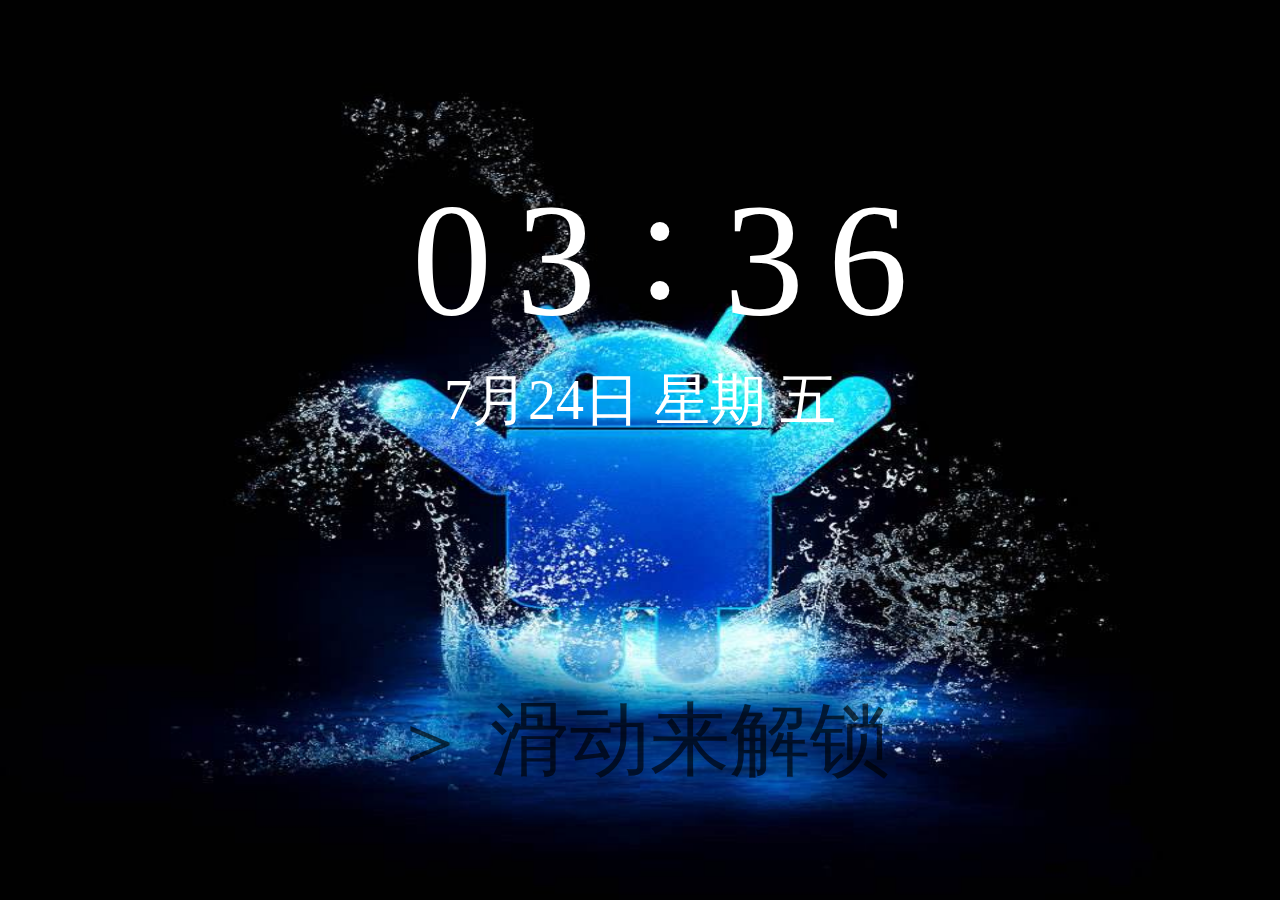
==== Android/index.html @ 163a6ebf "test" ====
<!DOCTYPE html>
<html>
	<head>
		<meta charset="UTF-8">
		<meta name="viewport" content="width=device-width,user-scalable=no" />
		<title>手机应用</title>
		<link rel="stylesheet" type="text/css" href="css/css.css"/>
		<script type="text/javascript">
			window.onload=function(){
				var fz=document.documentElement.clientWidth/20;
				document.getElementsByTagName("html")[0].style.fontSize=fz+"px";
				var interface=document.getElementById("interface");
				interface.style.display="block";
			}
		</script>
	</head>
	<body>
		<div id="interface">
			<div id="use_box">
				<div class="use"></div>
				<div class="use"></div>
				<div class="use"></div>
				<div class="use"></div>
				<div class="use"></div>
			</div>
			<div id="menu">
				<span class="lockScreen">锁屏</span>
			</div>
			<div id="shade"></div>
			<div id="shade1">	
				<div id="time_box">
					<div id="time" class="clearfix">
						<ul class="time_ul"><li></li></ul>
						<ul class="time_ul"><li></li></ul>
						<ul class="time_ul"><li></li></ul>
						<ul class="time_ul"><li></li></ul>
						<ul class="time_ul"><li></li></ul>
					</div>
					<div id="time_text"></div>
				</div>
				<div id="clear_box">＞ 滑动来解锁</div>
			</div>
		</div>
		<script src="TweenMax.min.js"></script>
		<script src="m.Tween.js"></script>
		<script src="jquery-3.1.1.js"></script>
		<script src="js/data.js"></script>
		<script src="js/data1.js"></script>
		<script src="js/html.js"></script>
		<script src="js/vr.js"></script>
		<script src="js/QQ.js"></script>
		<script src="js/animation.js"></script>
		<script src="js/index.js"></script>
	</body>
</html>
---- Android/css/css.css ----
html,
body {
  width: 100%;
  height: 100%;
  overflow: hidden;
  -webkit-user-select: none;
}
input,
h3,
p {
  border: 0;
  padding: 0;
  margin: 0;
  outline-style: none;
}
body {
  margin: 0;
}
a {
  text-decoration: none;
}
ul {
  margin: 0;
  padding: 0;
  list-style: none;
}
li {
  list-style: none;
}
img {
  border: none;
  vertical-align: top;
}
@-webkit-keyframes move {
  0% {
    background-position: -11.25rem 0;
  }
  100% {
    background-position: 11.25rem 0;
  }
}
@keyframes move {
  0% {
    background-position: -11.25rem 0;
  }
  100% {
    background-position: 11.25rem 0;
  }
}
@-webkit-keyframes rotateX {
  0% {
    -webkit-transform: rotateX(0deg);
    transform: rotateX(0deg);
  }
  0% {
    -webkit-transform: rotateX(360deg);
    transform: rotateX(360deg);
  }
}
@keyframes rotateX {
  0% {
    transform: rotateX(0deg);
  }
  0% {
    transform: rotateX(360deg);
  }
}
@-webkit-keyframes rotateY {
  0% {
    -webkit-transform: rotateY(0deg);
  }
  100% {
    -webkit-transform: rotateY(360deg);
  }
}
@keyframes rotateY {
  0% {
    transform: rotateY(0deg);
  }
  100% {
    transform: rotateY(360deg);
  }
}
@-webkit-keyframes nameS {
  0% {
    -webkit-transform: rotateZ(360deg);
  }
  100% {
    -webkit-transform: rotateZ(0deg);
  }
}
@keyframes nameS {
  0% {
    transform: rotateZ(360deg);
  }
  100% {
    transform: rotateZ(0deg);
  }
}
.clearfix:after {
  content: "";
  display: block;
  clear: both;
}
#interface {
  width: 20rem;
  height: 100%;
  position: relative;
  left: 0;
  top: 0;
  -webkit-transform-style: preserve-3d;
  transform-style: preserve-3d;
  overflow: hidden;
  display: none;
}
#menu {
  width: 1.75rem;
  height: 1.75rem;
  background: rgba(255, 255, 255, 0.7);
  border: 1px solid #000000;
  border-radius: 50%;
  position: absolute;
  left: 0;
  top: 0;
  z-index: 100;
  display: none;
}
.lockScreen {
  width: 3.125rem;
  height: 3.125rem;
  position: absolute;
  left: 0px;
  top: 0px;
  text-align: center;
  line-height: 3.125rem;
  font-size: 1.25rem;
  color: #0D0A15;
  background: rgba(255, 235, 255, 0.7);
  border-radius: 50%;
  -webkit-transform: scale(0.1);
  transform: scale(0.1);
  display: none;
  transition: 0.5s;
}
/*遮罩层*/
#shade {
  width: 100%;
  height: 100%;
  background: url(../img/af.jpg) no-repeat;
  background-size: 100% 100%;
  top: 0;
  left: 0;
  position: absolute;
}
#shade1 {
  width: 20rem;
  height: 100%;
  top: 0;
  left: 0;
  position: absolute;
}
/*============================================================*/
/*滑动解锁*/
#clear_box {
  width: 11.25rem;
  height: 2.5rem;
  position: absolute;
  left: 50%;
  bottom: 1.25rem;
  margin-left: -5.625rem;
  background: rgba(0, 0, 0, 0.3);
  text-align: center;
  font-size: 1.25rem;
  font-family: "微软雅黑";
  line-height: 2.5rem;
  color: rgba(0, 0, 0, 0.5);
  background-image: -webkit-linear-gradient(90deg, rgba(255, 255, 255, 0) 0%, #ffffff 35%, #ffffff 50%, #ffffff 65%, rgba(255, 255, 255, 0) 100%);
  background-image: linear-gradient(90deg, rgba(255, 255, 255, 0) 0%, #ffffff 35%, #ffffff 50%, #ffffff 65%, rgba(255, 255, 255, 0) 100%);
  background-repeat: no-repeat;
  -webkit-background-clip: text;
  background-clip: text;
  background-position: -35rem 0;
  animation: 2.5s move infinite linear;
}
/*==================================================================================*/
#time_box {
  width: 10rem;
  height: 5.625rem;
  position: relative;
  top: 2.5rem;
  left: 50%;
  margin-left: -5rem;
}
#time {
  width: 100%;
  height: 3.125rem;
  -webkit-transform-style: preserve-3d;
  transform-style: preserve-3d;
}
.time_ul {
  width: 1.625rem;
  height: 3.125rem;
  text-align: center;
  float: left;
}
.time_ul:nth-of-type(1) {
  margin-left: 1.25rem;
}
.time_ul > li {
  width: 100%;
  height: 100%;
  line-height: 3.125rem;
  font-size: 2.5rem;
  font-family: "Segoe UI Emoji";
  color: #FFFFFF;
  font-weight: 100;
  transition: 1s;
  backface-visibility: hidden;
  animation: 1s rotateX infinite linear paused;
}
.time_ul:hover {
  animation-play-state: running;
}
.time_ul:nth-of-type(3) > li {
  margin-top: -0.25rem;
}
#time_text {
  width: 100%;
  height: 1.25rem;
  line-height: 1.25rem;
  font-size: 0.875rem;
  font-family: "微软雅黑";
  color: #FFFFFF;
  text-align: center;
}
#use_box {
  width: 100%;
  height: 100%;
  -webkit-transform-style: preserve-3d;
  transform-style: preserve-3d;
  background: url(../img/rbg.jpg) no-repeat;
  background-size: 100% 100%;
  position: absolute;
}
.use {
  width: 3.125rem;
  height: 3.75rem;
  float: left;
  margin-left: 1.5625rem;
  margin-top: 1.25rem;
}
.use > img {
  width: 3.125rem;
  height: 3.125rem;
}
.use > span {
  display: inline-block;
  width: 100%;
  height: 0.625rem;
  text-align: center;
  font-size: 0.75rem;
  line-height: 0.625rem;
  color: #fff;
}
#view {
  width: 20rem;
  height: 0;
  position: absolute;
  top: 0;
  left: 0;
  overflow: hidden;
  -webkit-perspective: 300px;
  perspective: 300px;
  background: #fff;
}
#Audio {
  width: 59px;
  height: 50px;
  background-size: 100% 100%;
  background-repeat: no-repeat;
  position: absolute;
  left: 5%;
  top: 3%;
}
#pageBg {
  position: absolute;
  left: 0;
  top: 0;
  width: 100%;
  height: 100%;
  background: url('../bg/bg.jpg') no-repeat;
  background-size: 100% 100%;
  opacity: 0;
}
.logoImg {
  position: absolute;
  left: 35%;
  top: 50%;
  margin-top: -15%;
  width: 30%;
}
.logoImg img {
  width: 100%;
  display: block;
  -webkit-animation: 2s rotateY linear infinite;
  animation: 2s rotateY linear infinite;
}
.logoText {
  position: absolute;
  left: 0;
  top: 50%;
  width: 100%;
  font-size: 1rem;
  text-align: center;
}
#logo4,
#logoIcos {
  position: absolute;
  top: 50%;
  left: 50%;
  -webkit-transform-style: preserve-3d;
  transform-style: preserve-3d;
}
#logoIcos {
  -webkit-animation: 2s rotateY linear infinite;
  animation: 2s rotateY linear infinite;
}
#logoIcos span {
  position: absolute;
  left: 50%;
  top: 50%;
  margin: -15px 0 0 -15px;
  width: 30px;
  height: 30px;
  background: center center no-repeat;
  background-size: contain;
}
#logo4Img {
  position: absolute;
  left: 50%;
  top: 50%;
  margin: -35px 0 0 -98.5px;
  width: 197px;
  height: 70px;
}
#mian,
#panoBg,
#tZ,
#cloud,
#pano,
.pano {
  position: absolute;
  left: 50%;
  top: 50%;
  -webkit-transform-style: preserve-3d;
  transform-style: preserve-3d;
}
#panoBg span {
  position: absolute;
  left: 0;
  top: 0;
  margin: -585px 0 0 -64.5px;
  width: 129px;
  height: 1170px;
  -webkit-backface-visibility: hidden;
  backface-visibility: hidden;
}
#cloud span {
  position: absolute;
  left: 50%;
  top: 50%;
  margin: -50px 0 0 -100px;
  width: 200px;
  height: 100px;
}
.pano span {
  position: absolute;
  left: 50%;
  top: 50%;
  width: 129px;
  margin-left: -64.5px;
  -webkit-backface-visibility: hidden;
  backface-visibility: hidden;
}
#deleteX {
  width: 1.875rem;
  height: 1.875rem;
  position: absolute;
  right: 3%;
  top: 3%;
  background: url(../img/close.png) no-repeat;
  background-size: 100% 100% ;
}
.qqBox {
  width: 20rem;
  height: 100%;
  position: absolute;
  top: 0;
  left: 0;
  overflow: hidden;
}
.qqBox2 {
  width: 40rem;
  height: 100%;
  position: absolute;
  top: 0;
  left: 0;
}
.animatiBox,
.photoBox {
  width: 100%;
  height: 100%;
  position: absolute;
  top: 0;
  left: 0;
  background-color: #eeedf2;
  text-align: center;
  background: #000;
}
.logon,
.logon1 {
  width: 20rem;
  height: 100%;
  position: relative;
  background-color: #fff;
  text-align: center;
  float: left;
}
.logon1 {
  background-color: #eeedf2;
}
.initilBg {
  width: 11.25rem;
  height: 21.25rem;
  margin-top: 1.875rem;
  margin-left: 21%;
  background: url(../img/qqBg.png) no-repeat;
  background-size: 100%  100%;
}
.logonOption {
  width: 100%;
  height: 2.5rem;
  position: absolute;
  left: 0;
  bottom: -10%;
}
.logonOption > span {
  width: 8.75rem;
  height: 2.5rem;
  line-height: 2.5rem;
  display: inline-block;
  border: 1px solid #d2d5d8;
  border-radius: 0.3125rem;
  font-weight: bold;
}
.tImgBox {
  width: 100%;
  height: 6.25rem;
  margin-top: 1.25rem;
  text-align: center;
  padding-bottom: 0.625rem;
}
.qqImg {
  display: inline-block;
  width: 5rem;
  height: 5rem;
  border-radius: 50% ;
  border: 1px solid #fff;
  background-position: center 0;
  margin-top: 6%;
}
.textBox {
  width: 100%;
  margin-top: 100%;
}
.inpu {
  position: relative;
  left: 0;
  top: 0;
}
.inpu > span {
  position: absolute;
  right: 10%;
  top: 10%;
  width: 1.25rem;
  height: 1.25rem;
  line-height: 1.25rem;
  border-radius: 50%;
  background: #eeeeee;
  color: #fff;
  display: none;
}
.inpu > span:nth-of-type(2) {
  right: 10%;
  top: 63%;
}
.texts,
.pass {
  width: 18.75rem;
  height: 2.75rem;
  padding: 0 0.625rem;
  margin-bottom: 0.0625rem;
  line-height: 2.75rem;
}
.enter {
  width: 100%;
  height: 2.5rem;
  text-align: center;
  margin-top: 1.25rem;
}
.subm {
  width: 80%;
  height: 2.0625rem;
  border-radius: 0.625rem;
  background-color: #1ebbf0;
  font-family: "微软雅黑";
  font-size: 1.25rem;
  text-align: center;
  margin: 0 auto;
  color: #959595;
}
.user {
  width: 100%;
  height: 1.875rem;
  margin-top: 0.625rem;
}
.user > span {
  display: inline-block;
  height: 1.875rem;
  line-height: 1.875rem;
  color: #67a3ff;
  font-size: 0.75rem;
}
.lef {
  float: left;
  margin-left: 0.625rem;
}
.rig {
  float: right;
  margin-right: 0.625rem;
}
.skewBox {
  width: 10rem;
  height: 1.875rem;
  position: absolute;
  left: 25%;
  bottom: 5%;
  font-size: 0.75rem;
  line-height: 1.25rem;
}
.skewBox > span:nth-of-type(1) {
  position: absolute;
  left: 0;
  top: 0.125rem;
  width: 0.9375rem;
  height: 0.9375rem;
  border: 1px solid #959595;
  border-radius: 50% ;
  background-size: 1.0625rem 1.0625rem;
}
.skewBox > span:nth-of-type(2) {
  margin-left: 1.625rem;
  color: #5e5d62;
}
.skewBox > a {
  color: #16c7f0;
  margin-left: -0.1875rem;
}
.shade {
  width: 100%;
  height: 100%;
  position: absolute;
  background: rgba(0, 0, 0, 0.3);
  left: 0;
  top: 0;
  display: none;
}
.bouncedBox {
  width: 13.75rem;
  height: auto;
  border-top: 0.25rem solid #07bafd;
  position: absolute;
  background: #fff;
  left: 15.5%;
  top: 35%;
  z-index: 20;
  text-align: center;
  display: none;
}
.bouncedBox > span,
h3 {
  font-weight: normal;
  font-size: 1rem;
  display: block;
  width: 100%;
  height: 1.5rem;
  color: #020202;
}
.bouncedBox > h3 {
  padding-top: 0.625rem;
}
.bouncedBox > span:nth-of-type(1) {
  height: 2.5rem;
  font-size: 0.875rem;
  padding-left: 0.625rem;
  text-align: left;
}
.bouncedBox > span:nth-of-type(2) {
  border-top: 1px solid #d2d2d2;
  height: 2rem;
  line-height: 2rem;
}
.bouncedBox2 {
  width: 100%;
  height: 2.5rem;
  line-height: 2.5rem;
  padding-top: 0.625rem;
  background-color: #fff;
  text-align: left;
  position: absolute;
  left: 0;
  top: -50%;
}
.bouncedBox2 > span {
  display: inline-block;
  margin-left: 0.375rem;
}
.tanK2 {
  width: 1.25rem;
  height: 1.25rem;
  line-height: 1.25rem;
  background-color: #1ebbf0;
  text-align: center;
  border-radius: 50%;
  color: #fff;
}
.loadinImg {
  vertical-align: sub;
  width: 1.25rem;
  height: 1.25rem;
  line-height: 1.25rem;
  text-align: center;
  border-radius: 50%;
  background: url(../img/loding.png) no-repeat;
  background-size: 100% 100%;
  -webkit-animation: 1s nameS linear infinite paused;
  animation: 1s nameS linear infinite paused;
}
.InterfaceBox {
  width: 20rem;
  height: 100%;
  overflow: hidden;
  display: none;
}
.InterfaceBox2 {
  width: 20rem;
  height: 100%;
  position: absolute;
  left: 0;
  top: 0;
}
.setBox {
  width: 17.5rem;
  height: 100%;
  background: red;
  position: absolute;
  left: 0;
  top: 0;
}
.information {
  width: 17.5rem;
  height: 11.25rem;
  background: yellow;
  position: absolute;
  left: 0;
  top: 0;
  background-size: 100% 100%;
}
.dataBox {
  width: 12.5rem;
  height: 5.625rem;
  position: absolute;
  left: 1.25rem;
  bottom: 10%;
}
.classification {
  width: 100%;
  background-color: #fff;
  position: absolute;
  left: 0;
  right: 0;
  top: 31%;
  bottom: 0%;
}
.listBox {
  width: 15rem;
  height: auto;
  position: absolute;
  left: 7%;
  top: 4%;
  background-color: #fff;
}
.listBox > li {
  width: 15rem;
  height: 2.5rem;
  line-height: 2.5rem;
}
.listBox > li > span,
.sueZ > span {
  display: inline-block;
}
.listBox > li > span:nth-of-type(1) {
  width: 1.25rem;
  height: 1.25rem;
  background-size: 100% 100% ;
  margin-right: 1.25rem;
  vertical-align: sub;
}
.sueZ {
  width: 5.75rem;
  height: 2.5rem;
  line-height: 2.5rem;
  text-align: center;
  margin-left: 0.125rem;
  float: left;
  font-size: 0.875rem;
}
.sueZ:nth-of-type(1) {
  margin-left: 0;
}
.sueZ > span:nth-of-type(1) {
  width: 1.25rem;
  height: 1.25rem;
  background-size: 100% 100% ;
  vertical-align: sub;
  margin-right: 0.625rem;
}
.sueT {
  width: auto;
  height: 2.5rem;
  line-height: 2.5rem;
  font-weight: normal;
}
.touImg {
  width: 100%;
  height: 1.875rem;
}
.styleDengj {
  width: 100%;
  height: 2.1875rem;
  line-height: 2.1875rem;
}
.touImg > span,
.styleDengj > span {
  display: inline-block;
}
.portrait {
  width: 1.875rem;
  height: 1.875rem;
  background-repeat: no-repeat;
  background-position: center 0;
  background-size: 200%;
  border-radius: 50% ;
  vertical-align: middle;
  margin-right: 0.625rem;
}
.nickname {
  height: 1.875rem;
  line-height: 1.875rem;
  font-size: 1.5rem;
  color: #fff;
}
.vip {
  width: 2.5rem;
  height: 0.9375rem;
  background-repeat: no-repeat;
  background-position: center 0;
  background-size: 100% 100%;
  margin-right: 0.625rem;
}
.Grade {
  width: 0.8125rem;
  height: 0.8125rem;
  background-size: 100% 100%;
  margin-right: 0.125rem;
}
.dataBox > p {
  width: 100%;
  height: 1.25rem;
  font-size: 0.75rem;
  line-height: 1.25rem;
  color: #fff;
}
.valBottom {
  width: 100%;
  height: 2.5rem;
  position: absolute;
  bottom: 0;
  left: 0;
}
.Grouping {
  width: 20rem;
  height: 100%;
  background-color: #f8f9fa;
  position: absolute;
  left: 0;
  top: 0;
  overflow: hidden;
}
.topT {
  width: 18.75rem;
  padding: 0.625rem 0.625rem 0 0.625rem;
  height: 2.5rem;
  line-height: 2.5rem;
  text-align: center;
  position: absolute;
  top: 0;
  left: 0;
  z-index: 2;
  background-color: #12b7f5 ;
}
.topT > span {
  display: inline-block;
  color: #e7ffff;
}
.topT > span:nth-of-type(1) {
  width: 1.5625rem;
  height: 1.5625rem;
  background-position: center 0;
  background-size: 200%;
  background-repeat: no-repeat;
  border-radius: 50%;
  vertical-align: sub;
  float: left;
  margin-top: 0.375rem;
}
.topT > span:nth-of-type(3) {
  float: right;
}
.bottomB {
  width: 100%;
  height: 3.125rem;
  padding-top: 0.625rem;
  background-color: #fff ;
  position: absolute;
  left: 0;
  bottom: 0;
}
.bottomB > div > img {
  width: 1.25rem;
  height: 1.25rem;
}
.ContactsBox {
  position: absolute;
  top: 3.125rem;
  left: 0;
  right: 0;
  bottom: 3.75rem;
}
.Contacts {
  width: 100%;
  height: auto;
}
.topBox {
  width: 18.75rem;
  height: 5.625rem;
  background-color: #fff;
  padding: 0.3125rem 0.625rem 0 0.625rem;
  margin-bottom: 1.25rem;
}
.searchImg {
  width: 18.75rem;
  height: 1.5625rem;
  margin-bottom: 0.625rem;
}
.group {
  width: 18.75rem;
  height: 3.4375rem;
}
.lei {
  width: 5.8125rem;
  height: 3.4375rem;
  text-align: center;
  float: left;
  margin-left: 0.625rem;
}
.group > div:nth-of-type(1) {
  margin-left: 0;
}
.leiImg {
  width: 1.875rem;
  height: 1.875rem;
}
.lei > span {
  display: block;
  font-size: 0.875rem;
  margin-top: 0.25rem;
}
.specialBox {
  width: 20rem;
  height: auto;
  background-color: #fff;
  font-size: 0.875rem;
  color: #000;
  margin-bottom: 0.625rem;
}
.specialBox > li {
  width: 18.75rem;
  height: 1.875rem;
  line-height: 1.875rem;
  padding: 0 0.625rem 0 0.625rem;
  border-bottom: 1px solid #dedfe0;
}
.specialBox > li > img {
  width: 0.5rem;
  height: 0.5rem;
  vertical-align: baseline;
  margin-right: 0.8125rem;
}
.specialBox > li > p {
  width: 12.5rem;
  height: 1.875rem;
  display: inline-block;
}
.specialBox > li > span {
  float: right;
  display: inline-block;
  margin-right: 0.625rem;
}
.ordinaryBox {
  width: 20rem;
  height: auto;
  background-color: #fff;
  font-size: 0.875rem;
  color: #000;
}
.ordinaryBox > li {
  width: 100%;
  height: auto;
}
.title {
  width: 18.75rem;
  height: 1.875rem;
  line-height: 1.875rem;
  padding: 0 0.625rem 0 0.625rem;
  border-bottom: 1px solid #dedfe0;
}
.title > img {
  width: 0.5rem;
  height: 0.5rem;
  vertical-align: baseline;
  margin-right: 0.8125rem;
}
.title > p {
  width: 12.5rem;
  height: 1.875rem;
  display: inline-block;
}
.title > span {
  float: right;
  display: inline-block;
  margin-right: 0.625rem;
}
.children {
  width: 18.75rem;
  height: 2.5rem;
  line-height: 2.5rem;
  padding: 0 0.625rem 0 0.625rem;
  background-color: #fff;
  display: none;
  border-bottom: 1px solid #e6e7e7;
}
.children > span {
  display: inline-block;
  width: 1.875rem;
  height: 1.875rem;
  background-size: 200% 200%;
  background-position: center 0;
  background-repeat: no-repeat;
  border-radius: 50%;
  margin-right: 0.625rem;
  vertical-align: middle;
}
.children > p {
  display: inline-block;
}
.Mask {
  width: 100%;
  height: 100%;
  background-color: #000000;
  opacity: 0.6;
  position: absolute;
  left: 0;
  top: 0;
  z-index: 100;
}
.loading {
  width: 100%;
  height: 100%;
  position: absolute;
  background: #fff;
  left: 0;
  top: 0;
  z-index: 100;
}
.loadingImg {
  width: 1.25rem;
  height: 1.25rem;
  position: absolute;
  left: 32%;
  top: 50.5%;
}
.loadingImg > img {
  width: 1.25rem;
  height: 1.25rem;
  animation: 0.8s nameS linear infinite;
}
.loadinT {
  margin-left: 0.625rem;
}
.Modular {
  width: 100%;
  height: 35.5rem;
  position: absolute;
  left: 0;
  top: 0;
  overflow: hidden;
  display: none;
}
/*第一屏*/
.bgBox,
.bg1Box,
.bg3Box {
  width: 100%;
  height: 100%;
  position: absolute;
  left: 0;
  top: 0;
}
@-webkit-keyframes scale {
  0% {
    -webkit-transform: scale(0.9);
  }
  50% {
    -webkit-transform: scale(1.1);
  }
  80% {
    -webkit-transform: scale(0.9);
  }
  100% {
    -webkit-transform: scale(1);
  }
}
@keyframes scale {
  0% {
    transform: scale(0.9);
  }
  50% {
    transform: scale(1.1);
  }
  80% {
    transform: scale(0.9);
  }
  100% {
    transform: scale(1);
  }
}
.bg3Box {
  width: 100%;
  height: 100%;
  -webkit-animation: 3s scale  linear ;
  animation: 3s scale  linear ;
  top: -1%;
}
.bg3Box > img {
  width: 100%;
  height: 100%;
}
.bg1Box > img,
.bg2Box > img,
.bg4Box > img {
  width: 100%;
  height: 100%;
}
.bg2Box {
  width: 100%;
  height: 20.75rem;
  position: absolute;
  left: 0;
  top: 0;
}
.bg4Box {
  width: 100%;
  height: 14.875rem;
  position: absolute;
  left: 0;
  bottom: -2%;
}
@-webkit-keyframes xuanzuanZ {
  0% {
    -webkit-transform: rotateZ(0deg);
  }
  100% {
    -webkit-transform: rotateZ(360deg);
  }
}
@keyframes xuanzuanZ {
  0% {
    transform: rotateZ(0deg);
  }
  100% {
    transform: rotateZ(360deg);
  }
}
.bg5Box {
  width: 16.875rem;
  height: 16.875rem;
  position: absolute;
  left: 7%;
  top: 23%;
  -webkit-animation: 3s xuanzuanZ linear infinite;
  animation: 3s xuanzuanZ linear infinite;
}
.bg5Box > img {
  width: 16.875rem;
  height: 16.875rem;
}
.time {
  width: 10.5625rem;
  height: 10.5625rem;
  position: absolute;
  left: 25%;
  top: 33%;
  border: 0.0625rem solid rgba(0, 0, 0, 0);
  text-align: center;
  line-height: 10.5625rem;
}
.time > li {
  display: inline-block;
  width: 10.625rem;
  height: 10.625rem;
  display: none;
}
.time > li > img {
  width: 5rem;
  height: 10rem;
}
.time > li:nth-of-type(3) {
  margin-left: -0.625rem;
}
.burstBox {
  width: 100%;
  height: 100%;
  position: absolute;
  left: 0;
  top: 0;
  z-index: 2;
}
.burst1Box {
  width: 12.5rem;
  height: 18.75rem;
  position: absolute;
  left: -7%;
  top: 11%;
}
.burst2Box {
  width: 12.5rem;
  height: 18.75rem;
  position: absolute;
  left: 37%;
  top: 42%;
}
.burst2Box > img {
  width: 6.25rem;
  height: 8.75rem;
}
.burst3Box {
  width: 12.5rem;
  height: 18.75rem;
  position: absolute;
  left: -10%;
  top: 57%;
}
.burst3Box > img {
  width: 4.375rem;
  height: 6.25rem;
}
.burst4Box {
  width: 100%;
  height: 100%;
  position: absolute;
  left: 0;
  top: 0;
}
.burst4Box > img {
  width: 100%;
  height: 100%;
}
.nameEarth {
  width: 18.75rem;
  height: 13.6875rem;
  position: absolute;
  left: 9%;
  top: 18%;
}
.nameEarth > img {
  width: 18.75rem;
  height: 18.75rem;
}
.titeBox {
  width: 100%;
  height: 100%;
  position: absolute;
  left: 0;
  top: 0;
  z-index: 3;
}
.tite1Box {
  width: 8.125rem;
  height: 14.0625rem;
  position: absolute;
  left: 21%;
  top: 12%;
}
.tite1Box > img {
  width: 8.125rem;
  height: 14.0625rem;
}
.tite2Box {
  width: 7.875rem;
  height: 8.9375rem;
  position: absolute;
  left: 22%;
  top: 12%;
  z-index: 10;
}
.tite2Box > img {
  width: 7.875rem;
  height: 8.9375rem;
}
.textImg {
  width: 100%;
  height: 100%;
  position: absolute;
  left: 0;
  top: 27%;
}
.tite3Box {
  width: 14.125rem;
  height: 6.9375rem;
  margin: 0 auto;
}
.tite3Box > img {
  width: 14.25rem;
  height: 6.9375rem;
}
.tite4Box {
  width: 14rem;
  height: 3.8125rem;
  margin: 0 auto;
}
.tite4Box > img {
  width: 14rem;
  height: 3.8125rem;
}
.tite5Box {
  width: 100%;
  height: 4.875rem;
  margin-top: 5.9375rem;
}
@-webkit-font-face {
  font-family: 'F_rBB61z';
  src: url('../animation/font/F_rBB61z.woff') format('woff'), url('../animation/font/F_rBB61z.ttf') format('truetype');
}
@font-face {
  font-family: 'F_rBB61z';
  src: url('../animation/font/F_rBB61z.woff') format('woff'), url('../animation/font/F_rBB61z.ttf') format('truetype');
}
.tite5Box > span {
  background-color: initial;
  font-size: 2.375rem;
  font-family: "F_rBB61z";
  color: #ffe2a0;
}
@-webkit-keyframes ops {
  0% {
    opacity: 0;
  }
  20% {
    opacity: 1;
  }
  40% {
    opacity: 0;
  }
  60% {
    opacity: 1;
  }
  80% {
    opacity: 0;
  }
  100% {
    opacity: 1;
  }
}
@keyframes ops {
  0% {
    opacity: 0;
  }
  20% {
    opacity: 1;
  }
  40% {
    opacity: 0;
  }
  60% {
    opacity: 1;
  }
  80% {
    opacity: 0;
  }
  100% {
    opacity: 1;
  }
}
.tite6Box {
  width: 159px;
  height: 173px;
  margin: -114px auto;
  -webkit-animation: 3s ops linear ;
  animation: 3s ops linear ;
}
.tite6Box > img {
  width: 159px;
  height: 173p;
}
.bgBox2 {
  overflow: hidden;
}
.bgBox2,
.bgBox3,
.bgBox4,
.bgBox5,
.bg2_1Box,
.bg2_2Box,
.bg2_3Box,
.bg3_1Box,
.bg3_2Box,
.bg3_3Box,
.bg3_4Box {
  width: 100%;
  height: 100%;
  position: absolute;
  left: 0;
  top: 0;
}
.bg2_1Box > img,
.bg2_3Box > img,
.bg3_1Box > img,
.bg3_3Box > img {
  width: 100%;
  height: 100%;
}
@-webkit-keyframes ops2 {
  0% {
    opacity: 0;
  }
  30% {
    opacity: 1;
  }
  60% {
    opacity: 0;
  }
  80% {
    opacity: 1;
  }
  100% {
    opacity: 0;
  }
}
@keyframes ops2 {
  0% {
    opacity: 0;
  }
  30% {
    opacity: 1;
  }
  60% {
    opacity: 0;
  }
  80% {
    opacity: 1;
  }
  100% {
    opacity: 0;
  }
}
.bg2_2Box,
.bg3_2Box {
  width: 100%;
  height: 22.5rem;
  top: -0.375rem;
  -webkit-animation: 3s ops2 linear infinite;
  animation: 3s ops2 linear infinite;
}
.bg2_2Box > img {
  width: 25.375rem;
  height: 22.5rem;
}
.bg2_4Box {
  position: absolute;
  left: -8%;
  bottom: -8%;
}
.bg2_4Box > img {
  width: 23.5rem;
  height: 16.4375rem;
}
.titleTop {
  width: 16.9375rem;
  height: 3.75rem;
  position: absolute;
  top: 7%;
  left: 7%;
}
.titleTop > span {
  position: absolute;
  width: 2.1875rem;
  height: 2.1875rem;
}
.titleTop > span:nth-of-type(1) {
  left: 21%;
  top: 28%;
  border: 2px solid #ffd981;
}
.titleTop > span:nth-of-type(2) {
  width: 8rem;
  height: 2.3125rem;
  left: 28%;
  top: 48%;
  font-family: F_rBB61z;
  font-size: 2rem;
  color: #ffd981;
  z-index: 1;
}
.titleTop > span:nth-of-type(3) {
  width: 0.9375rem;
  height: 0.9375rem;
  right: 16%;
  bottom: -8%;
  background-color: #ffd981;
}
.textContent {
  width: 15rem;
  height: 17.375rem;
  padding: 0.625rem;
  position: absolute;
  left: 10%;
  top: 20%;
}
.textContent > span {
  display: block;
  font-size: 0.75rem;
  line-height: 1.5rem;
  color: #ead5a7;
  text-align: left;
}
.bg3_5Box,
.bg3_6Box,
.bg3_7Box,
.bg3_8Box,
.bg3_9Box,
.bg3_10Box,
.bg3_11Box {
  position: absolute;
}
.bg3_4Box {
  width: 23.5rem;
  height: 16.4375rem;
  left: -12px;
  top: -94px;
  vertical-align: middle;
}
.bg3_4Box > img {
  width: 23.125rem;
  height: 16.5rem;
  margin: 0 auto;
  -webkit-transform: rotateX(180deg) rotateY(180deg);
  transform: rotateX(180deg) rotateY(180deg);
}
.bg3_5Box {
  width: 4.6875rem;
  height: 7.9375rem;
  left: 12%;
  top: 3.4375rem;
}
.bg3_5Box > img {
  width: 4.6875rem;
  height: 7.9375rem;
}
.bg3_6Box {
  width: 15.75rem;
  height: 25px;
  top: 22%;
  left: 4%;
}
.bg3_7Box {
  width: 100%;
  height: 2.875rem;
  line-height: 2.25rem;
  font-size: 2rem;
  color: #ffd981;
  font-family: F_rBB61z;
  top: 6.375rem;
}
.bg3_8Box {
  width: 23.5625rem;
  height: 22.75rem;
  bottom: 0rem;
  left: -3.1875rem;
}
.bg3_8Box > img {
  width: 35.918125rem;
  height: 22.75rem;
  margin-left: -6.1875rem;
}
.bg3_9Box {
  width: 100%;
  height: 1.25rem;
  bottom: 6.625rem;
  left: 0.625rem;
}
.bg3_9Box > span {
  font-size: 0.75rem;
  color: #ead5a7;
  font-family: F_rBB61z;
  margin: 0 auto;
}
.bg3_10Box {
  width: 100%;
  height: 14.625rem;
  top: 10rem;
  text-align: center;
}
.bg3_10Box > span,
.bg3_10Box > div {
  width: 10.5625rem;
  height: 14.625rem;
  position: absolute;
}
.bg3_10Box > span > img {
  width: 10.5625rem;
  height: 14.625rem;
}
.bg3_10Box > span:nth-of-type(1) {
  left: 26%;
}
.bg3_10Box > span:nth-of-type(2) {
  height: 14rem;
  top: 0.6875rem;
  left: 26%;
}
.bg3_10Box > span:nth-of-type(2) > img {
  width: 9.75rem;
  height: 13.25rem;
}
.bg3_10Box > div {
  width: 20rem;
  height: 1.5rem;
  bottom: 0px;
  text-align: center;
  bottom: -2.375rem;
}
.bg3_10Box > div > span {
  font-size: 1.5rem;
  font-family: F_rBB61z;
  color: #ffd981;
}
.bg4_7Box,
.bg4_Box,
.bg4_9Box {
  position: absolute;
}
.bg4_7Box {
  width: 0.125rem;
  height: 18.375rem;
  left: 48%;
  top: 9.5rem;
}
.bg4_7Box > img {
  width: 0.125rem;
  height: 18.375rem;
}
.bg4_Box {
  width: 2.625rem;
  height: 4.5rem;
  left: 42%;
  top: 8.6875rem;
}
.bg4_Box > img {
  width: 2.625rem;
  height: 4.5rem;
}
.bg4_9Box {
  top: 12.5rem;
}
.bg4_10Box {
  top: 17rem;
}
.bg4_11Box {
  top: 21.5rem;
}
.bg4_12Box {
  top: 26rem;
}
.bor {
  position: absolute;
  width: 0.125rem;
  height: 7.1875rem;
}
.bor > img {
  width: 0.125rem;
  height: 7.1875rem;
  -webkit-transform: rotateZ(90deg);
  transform: rotateZ(90deg);
}
.bg4_13Box,
.bg4_15Box,
.bg4_17Box {
  right: 30%;
  top: 6.9375rem;
}
.bg4_14Box,
.bg4_16Box {
  left: 28%;
  top: 10.75rem;
}
.bg4_15Box {
  top: 15.25rem;
}
.bg4_16Box {
  top: 19.75rem;
}
.bg4_17Box {
  top: 24.25rem;
}
.ImgTextBox {
  position: absolute;
  width: 6.75rem;
  height: 3.875rem;
  padding: 0.3em 0.9375rem;
}
.ImgTextBox > span {
  text-align: left;
  display: block;
  font-size: 0.75rem;
  color: #ead5a7;
  line-height: 1.875rem;
}
.ImgTextBox > span:nth-of-type(2) {
  line-height: 1rem;
}
.textBox1,
.textBox3,
.textBox5 {
  right: 9%;
  top: 8.5rem;
}
.textBox2,
.textBox4 {
  left: 7%;
  top: 12.3125rem;
}
.textBox2 > span,
.textBox4 > span {
  text-align: right;
}
.textBox3 {
  top: 16.875rem;
}
.textBox4 {
  top: 21.3125rem;
}
.textBox5 {
  top: 25.875rem;
}
.bg5_4Box,
.bg5_5Box,
.bg5_6Box,
.bg5_7Box,
.bg5_8Box,
.bg5_9Box,
.bg5_10Box,
.bg5_11Box,
.Worke1Box {
  position: absolute;
}
.bg5_4Box {
  width: 8.875rem;
  height: 15.5rem;
  left: 5.8%;
  top: 1.25rem;
}
.bg5_4Box > img {
  width: 8.875rem;
  height: 15.5rem;
}
.bg5_5Box {
  width: 15.375rem;
  height: 22.3125rem;
  left: 12%;
  top: 4rem;
}
.bg5_5Box > img {
  width: 15.375rem;
  height: 22.3125rem;
  -webkit-transform: rotateZ(90deg);
  transform: rotateZ(90deg);
}
.bg5_6Box {
  width: 8.75rem;
  height: 9.9375rem;
  top: 1.25rem;
  left: 6.8%;
  z-index: 1;
}
.bg5_6Box > img {
  width: 8.75rem;
  height: 9.9375rem;
}
.bg5_7Box {
  width: 8.1875rem;
  height: 4rem;
  top: 3.9375rem;
  left: 49%;
}
.bg5_7Box > img {
  width: 8.1875rem;
  height: 4rem;
}
.bg5_8Box {
  width: 12.1875rem;
  height: 2.875rem;
  top: 7.75rem;
  right: 2%;
}
.bg5_8Box > span {
  font-size: 2rem;
  font-family: F_rBB61z;
  color: #ffd981;
}
.bg5_10Box {
  width: 20rem;
  height: 2.875rem;
  bottom: 8.0625rem;
}
.bg5_10Box > span {
  font-size: 2rem;
  font-family: F_rBB61z;
  color: #ffd981;
}
@-webkit-keyframes ops3 {
  0% {
    opacity: 0;
  }
  30% {
    opacity: 1;
  }
  60% {
    opacity: 0;
  }
  80% {
    opacity: 1;
  }
  100% {
    opacity: 0;
  }
}
@keyframes ops3 {
  0% {
    opacity: 0;
  }
  30% {
    opacity: 1;
  }
  60% {
    opacity: 0;
  }
  80% {
    opacity: 1;
  }
  100% {
    opacity: 0;
  }
}
.bg5_11Box {
  width: 9.9375rem;
  height: 10.8125rem;
  bottom: 3rem;
  left: 25%;
  -webkit-animation: 2s ops3 linear infinite;
  animation: 2s ops3 linear infinite;
}
.bg5_11Box > img {
  width: 9.9375rem;
  height: 10.8125rem;
}
.Worke1Box {
  width: 14.0625rem;
  height: 9.625rem;
  top: 10.375rem;
  left: 14%;
}
.Worke1Box > img {
  width: 14rem;
  height: 9.375rem;
}
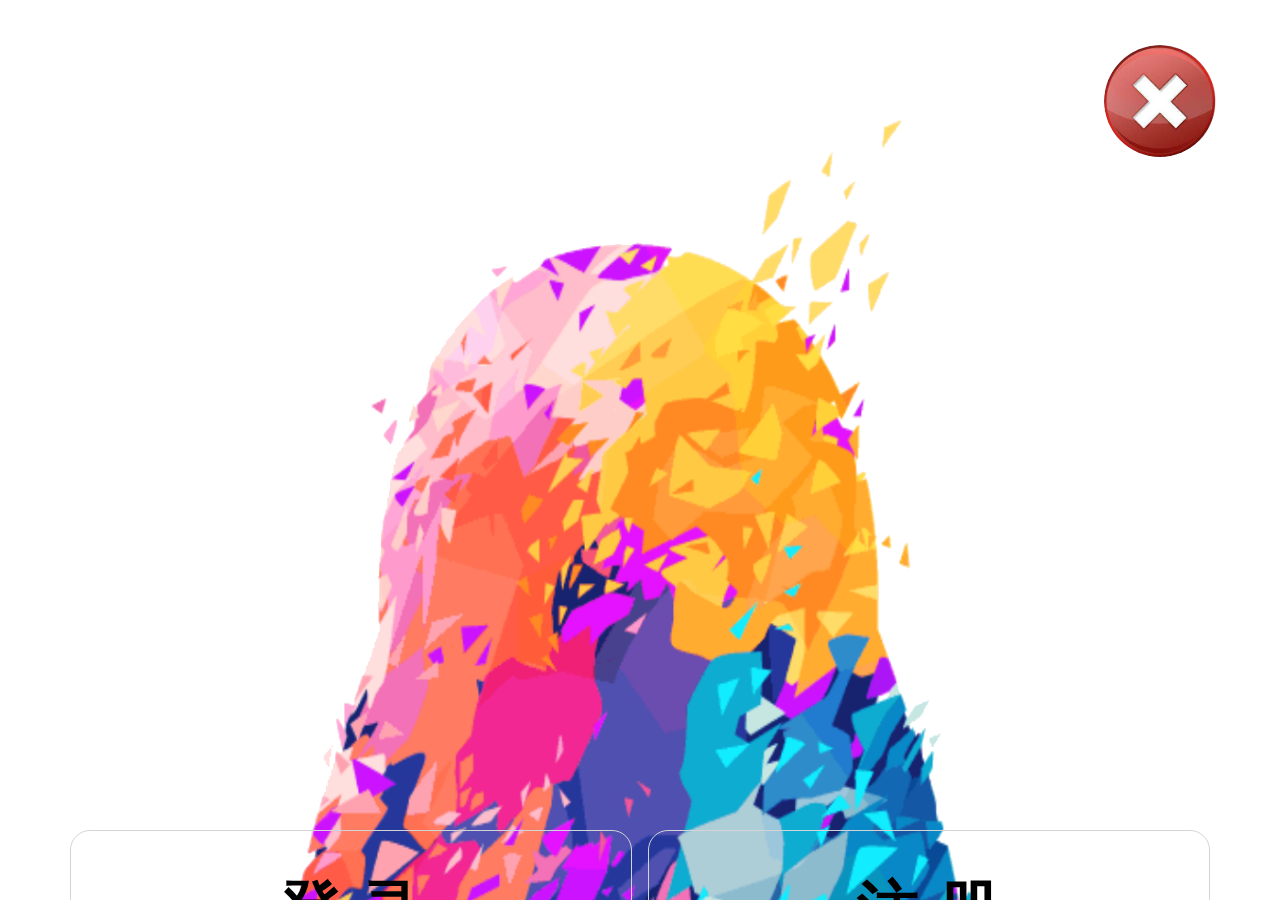
==== commit 57f60dc3: "perfe" ====
--- a/Android/index.html
+++ b/Android/index.html
@@ -9,6 +9,7 @@
 			window.onload=function(){
 				var fz=document.documentElement.clientWidth/20;
 				document.getElementsByTagName("html")[0].style.fontSize=fz+"px";
+				console.log("加载完成")
 				var interface=document.getElementById("interface");
 				interface.style.display="block";
 			}
@@ -22,9 +23,6 @@
 				<div class="use"></div>
 				<div class="use"></div>
 				<div class="use"></div>
-			</div>
-			<div id="menu">
-				<span class="lockScreen">锁屏</span>
 			</div>
 			<div id="shade"></div>
 			<div id="shade1">	
--- a/Android/css/css.css
+++ b/Android/css/css.css
@@ -113,34 +113,33 @@
   overflow: hidden;
   display: none;
 }
-#menu {
+.menu {
   width: 1.75rem;
   height: 1.75rem;
-  background: rgba(255, 255, 255, 0.7);
-  border: 1px solid #000000;
+  background: url(../img/close.png) no-repeat;
+  background-size: 100% 100% ;
   border-radius: 50%;
   position: absolute;
-  left: 0;
-  top: 0;
+  right: 5%;
+  top: 5%;
   z-index: 100;
-  display: none;
 }
 .lockScreen {
-  width: 3.125rem;
-  height: 3.125rem;
-  position: absolute;
-  left: 0px;
+  width: 2.5rem;
+  height: 2.5rem;
+  position: absolute;
+  right: 0px;
   top: 0px;
   text-align: center;
-  line-height: 3.125rem;
-  font-size: 1.25rem;
+  line-height: 2.5rem;
+  font-size: 1rem;
+  font-family: "微软雅黑";
   color: #0D0A15;
   background: rgba(255, 235, 255, 0.7);
   border-radius: 50%;
   -webkit-transform: scale(0.1);
   transform: scale(0.1);
   display: none;
-  transition: 0.5s;
 }
 /*遮罩层*/
 #shade {
@@ -259,6 +258,23 @@
   height: 0.625rem;
   text-align: center;
   font-size: 0.75rem;
+  font-family: "微软雅黑";
+  line-height: 0.625rem;
+  color: #fff;
+}
+.use:nth-of-type(3) > span {
+  font-family: arial;
+}
+.lianJ > img {
+  width: 3.125rem;
+  height: 3.125rem;
+}
+.lianJ > span {
+  display: inline-block;
+  width: 100%;
+  height: 0.625rem;
+  text-align: center;
+  font-size: 0.75rem;
   line-height: 0.625rem;
   color: #fff;
 }
@@ -1814,3 +1830,7 @@
   width: 14rem;
   height: 9.375rem;
 }
+#shade,
+#shade1 {
+  display: none;
+}
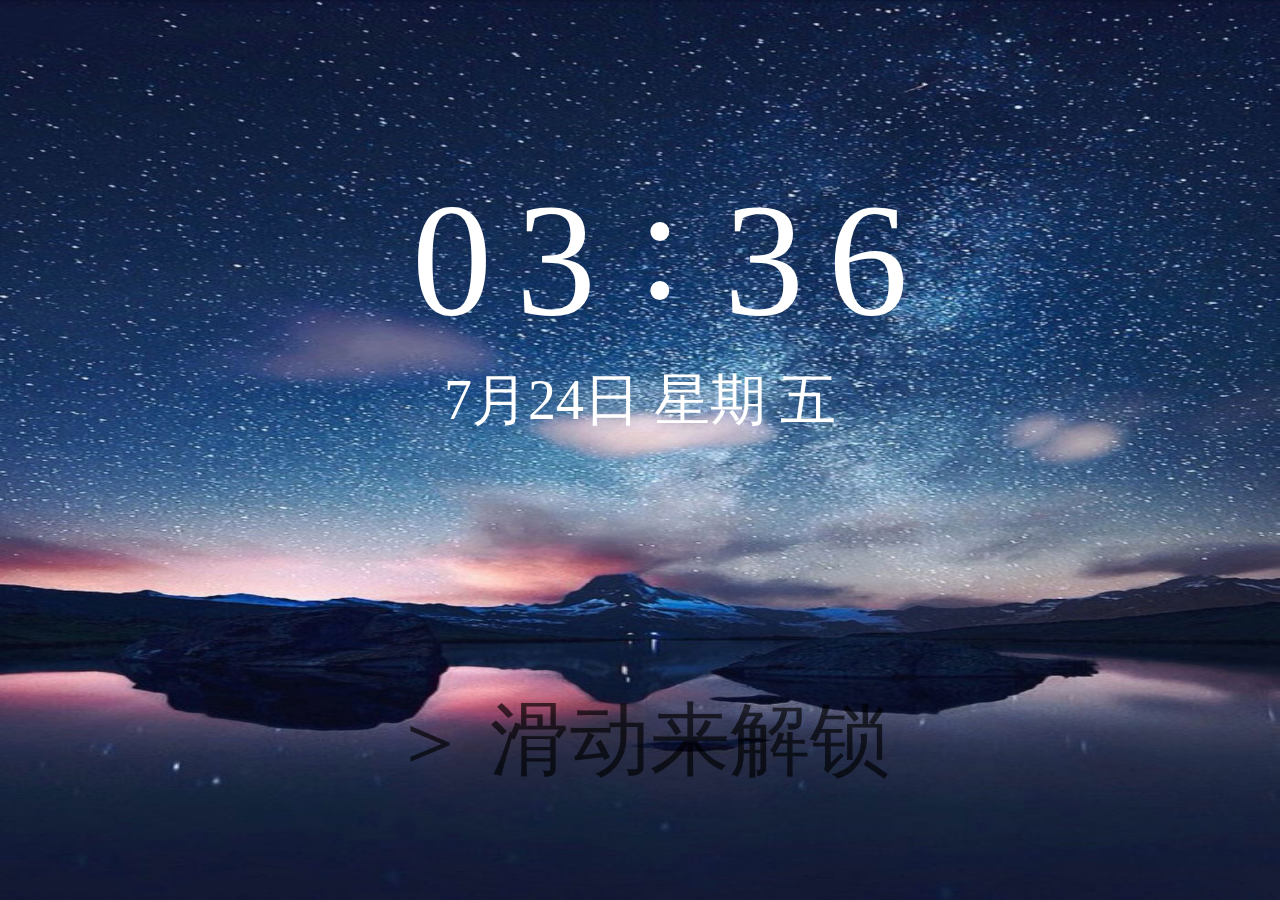
==== commit 18894a67: "1.0.6" ====
--- a/Android/index.html
+++ b/Android/index.html
@@ -9,7 +9,6 @@
 			window.onload=function(){
 				var fz=document.documentElement.clientWidth/20;
 				document.getElementsByTagName("html")[0].style.fontSize=fz+"px";
-				console.log("加载完成")
 				var interface=document.getElementById("interface");
 				interface.style.display="block";
 			}
--- a/Android/css/css.css
+++ b/Android/css/css.css
@@ -248,9 +248,17 @@
   margin-left: 1.5625rem;
   margin-top: 1.25rem;
 }
-.use > img {
+.use > span:nth-of-type(1) {
+  display: block;
+  background: #E6E7E7;
+  border-radius: 20%;
   width: 3.125rem;
   height: 3.125rem;
+}
+.use > span > img {
+  width: 3.125rem;
+  height: 3.125rem;
+  border-radius: 20%;
 }
 .use > span {
   display: inline-block;
@@ -1707,6 +1715,7 @@
 .bg5_9Box,
 .bg5_10Box,
 .bg5_11Box,
+.bg5_12Box,
 .Worke1Box {
   position: absolute;
 }
@@ -1820,6 +1829,17 @@
   width: 9.9375rem;
   height: 10.8125rem;
 }
+.bg5_12Box {
+  width: 100%;
+  height: 2.5rem;
+  left: 0;
+  bottom: 10.5rem;
+}
+.bg5_12Box > a {
+  font-family: F_rBB61z;
+  font-size: 1rem;
+  color: #ffd981;
+}
 .Worke1Box {
   width: 14.0625rem;
   height: 9.625rem;
@@ -1830,7 +1850,3 @@
   width: 14rem;
   height: 9.375rem;
 }
-#shade,
-#shade1 {
-  display: none;
-}
